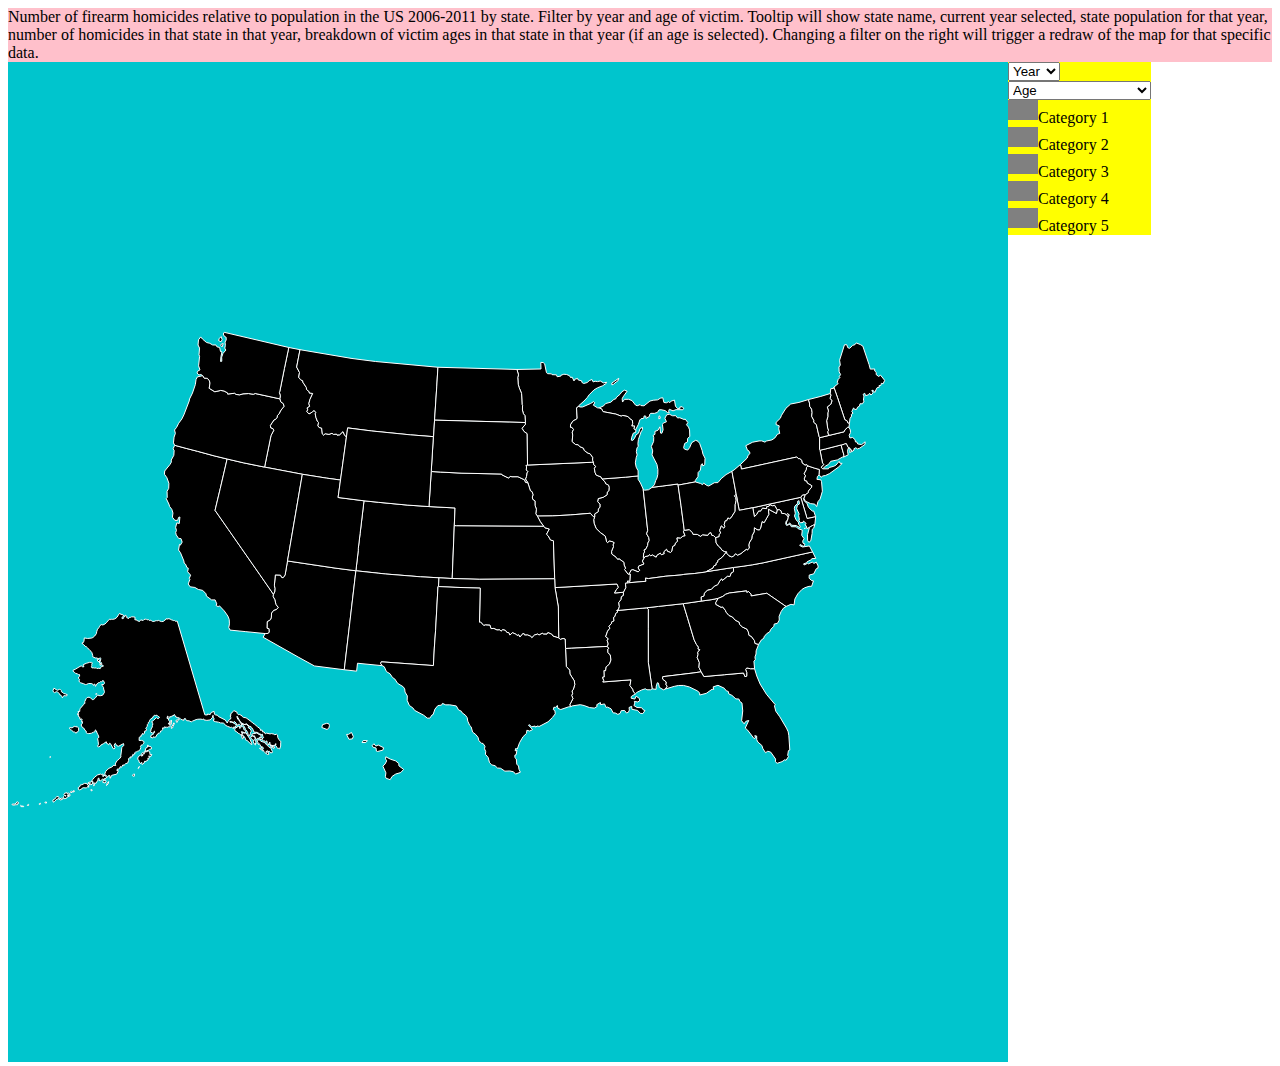
==== index.html @ 4bdb579b "added basic map, styles, filter outlines" ====
<!DOCTYPE html>

<html>
<head>
	<title>Project 2</title>
	<!-- CSS -->
	<link rel="stylesheet" type="text/css" href="css/jquery-ui-1.9.2.custom.min.css" />
	<link rel="stylesheet" type="text/css" href="css/main.css" />
	<!-- JS -->
	<script type="text/javascript" src="js/jquery-1.9.1.min.js"></script>
	<script type="text/javascript" src="js/jquery-ui-1.9.2.custom.min.js"></script>
	<script type="text/javascript" src="js/d3.v3.js"></script>
	<script type="text/javascript" src="js/datamaps-us-only.js"></script>
	<script type="text/javascript" src="js/main.js"></script>
</head>

<body>
	<div id="description">
		Number of firearm homicides relative to population in the US 2006-2011 by state. Filter by year and age of victim. Tooltip will show state name, current year selected, state population for that year, number of homicides in that state in that year, breakdown of victim ages in that state in that year (if an age is selected). Changing a filter on the right will trigger a redraw of the map for that specific data.
	</div>

	<div id="map1"></div>

	<div id="control-panel">
		<select id="year">
			<option>Year</option>
			<option>2006</option>
			<option>2007</option>
			<option>2008</option>
			<option>2009</option>
			<option>2010</option>
			<option>2011</option>
		</select>
		<br />
		<select id="age">
			<option>Age</option>
			<option>Infant (under 1 year)</option>
			<option>1-4 years</option>
			<option>5-8 years</option>
			<option>9-12 years</option>
			<option>13-16 years</option>
			<option>17-19 years</option>
			<option>etc.</option>
		</select>
		<div id="key">
			<div class="color-key" id="color-key1"></div><span class="key-text">Category 1</span>
			<br />
			<div class="color-key" id="color-key2"></div><span class="key-text">Category 2</span>
			<br />
			<div class="color-key" id="color-key3"></div><span class="key-text">Category 3</span>
			<br />
			<div class="color-key" id="color-key4"></div><span class="key-text">Category 4</span>
			<br />
			<div class="color-key" id="color-key5"></div><span class="key-text">Category 5</span>
		</div>
	</div>
</body>

</html>
---- css/main.css ----
/*Project 2 styles*/

svg {
	background-color: #00C5CD;
}

#description {
	background-color: pink;
}

#map1 {
	float: left;
	height: 1000px;
	width: 1000px;
}

#control-panel {
	background-color: yellow;
	float: left;
}

.color-key {
	background-color: grey;
	display: inline-block;
	height: 20px;
	margin-bottom: 3px;
	width: 30px;
}

.key-text {
	display: inline-block;
}
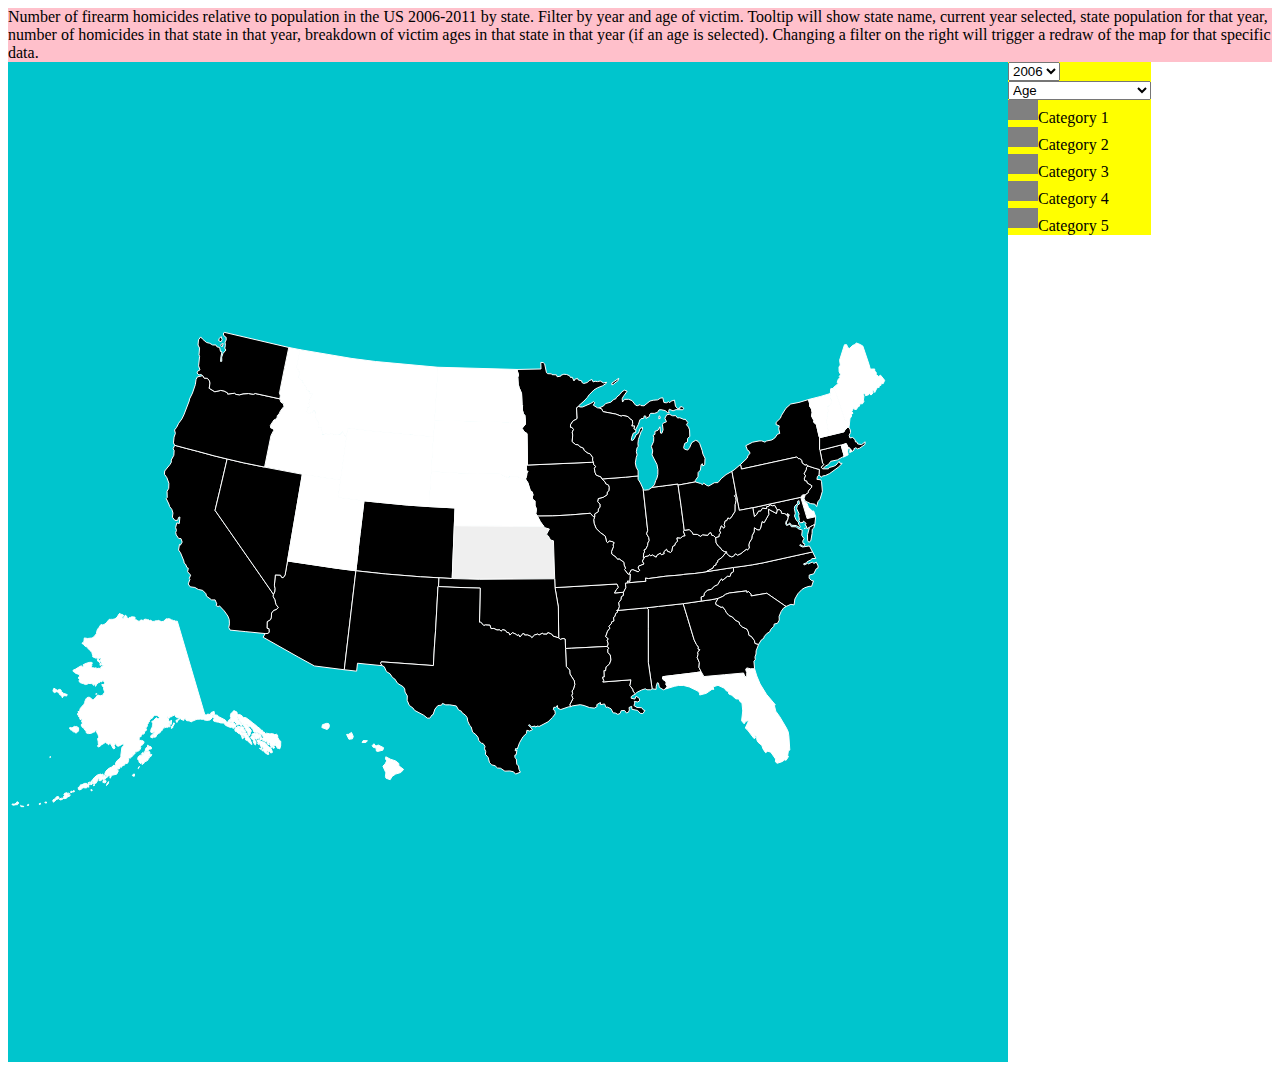
==== commit 18756d16: "start of handler for year select" ====
--- a/index.html
+++ b/index.html
@@ -11,6 +11,7 @@
 	<script type="text/javascript" src="js/jquery-ui-1.9.2.custom.min.js"></script>
 	<script type="text/javascript" src="js/d3.v3.js"></script>
 	<script type="text/javascript" src="js/datamaps-us-only.js"></script>
+	<script type="text/javascript" src="js/JSON_data.js"></script>
 	<script type="text/javascript" src="js/main.js"></script>
 </head>
 
@@ -23,7 +24,6 @@
 
 	<div id="control-panel">
 		<select id="year">
-			<option>Year</option>
 			<option>2006</option>
 			<option>2007</option>
 			<option>2008</option>
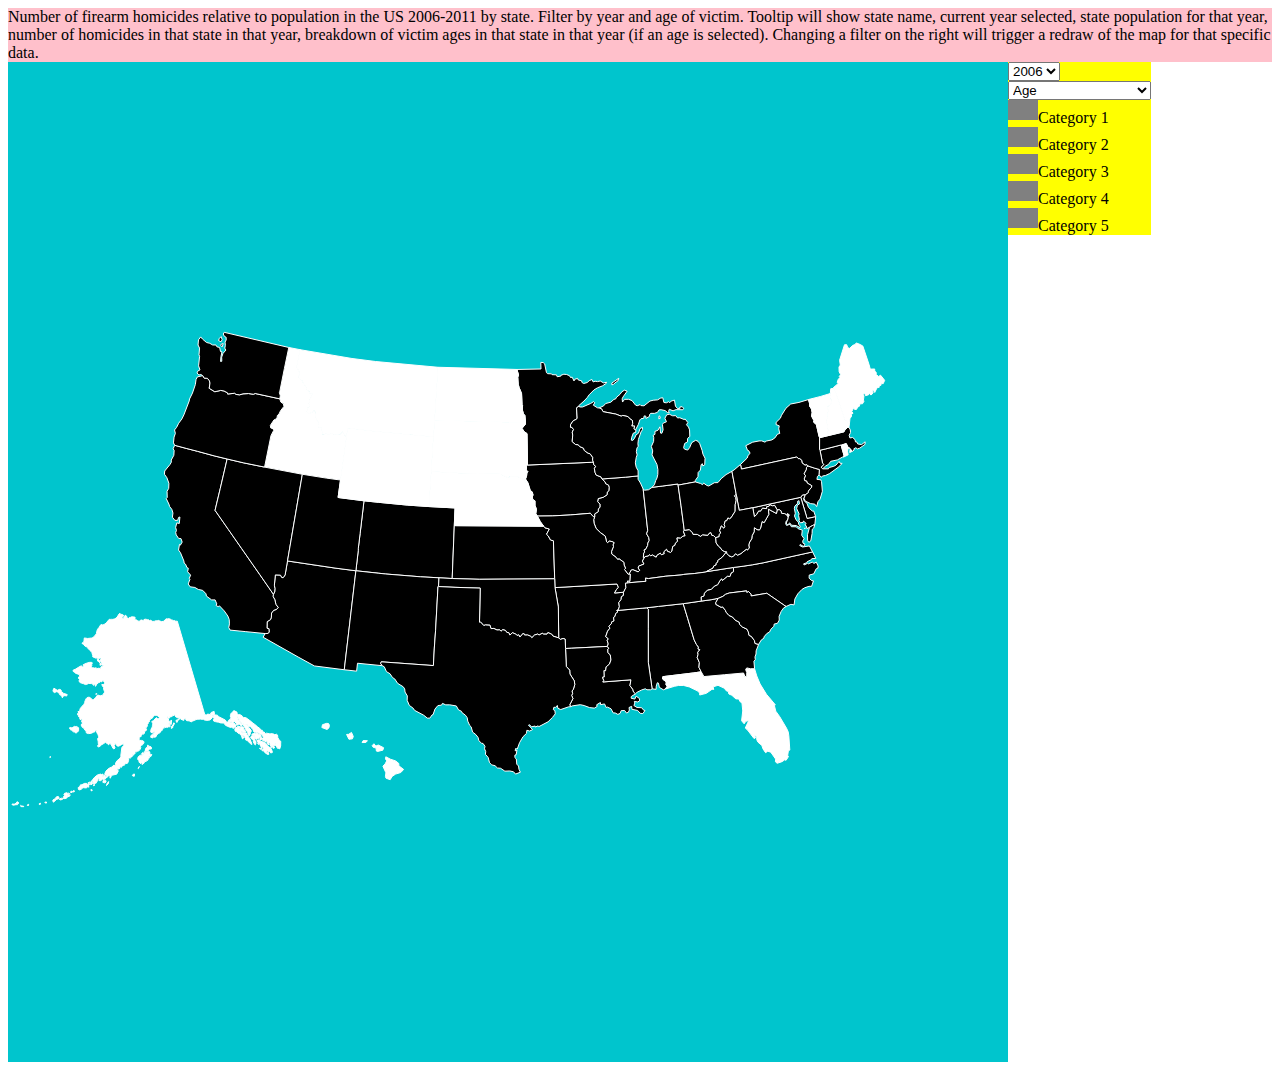
==== commit b745a9c4: "modified drawMap function to avoid duplicates" ====
--- a/index.html
+++ b/index.html
@@ -11,7 +11,7 @@
 	<script type="text/javascript" src="js/jquery-ui-1.9.2.custom.min.js"></script>
 	<script type="text/javascript" src="js/d3.v3.js"></script>
 	<script type="text/javascript" src="js/datamaps-us-only.js"></script>
-	<script type="text/javascript" src="js/JSON_data.js"></script>
+	<script type="text/javascript" src="python/JSON_data.js"></script>
 	<script type="text/javascript" src="js/main.js"></script>
 </head>
 
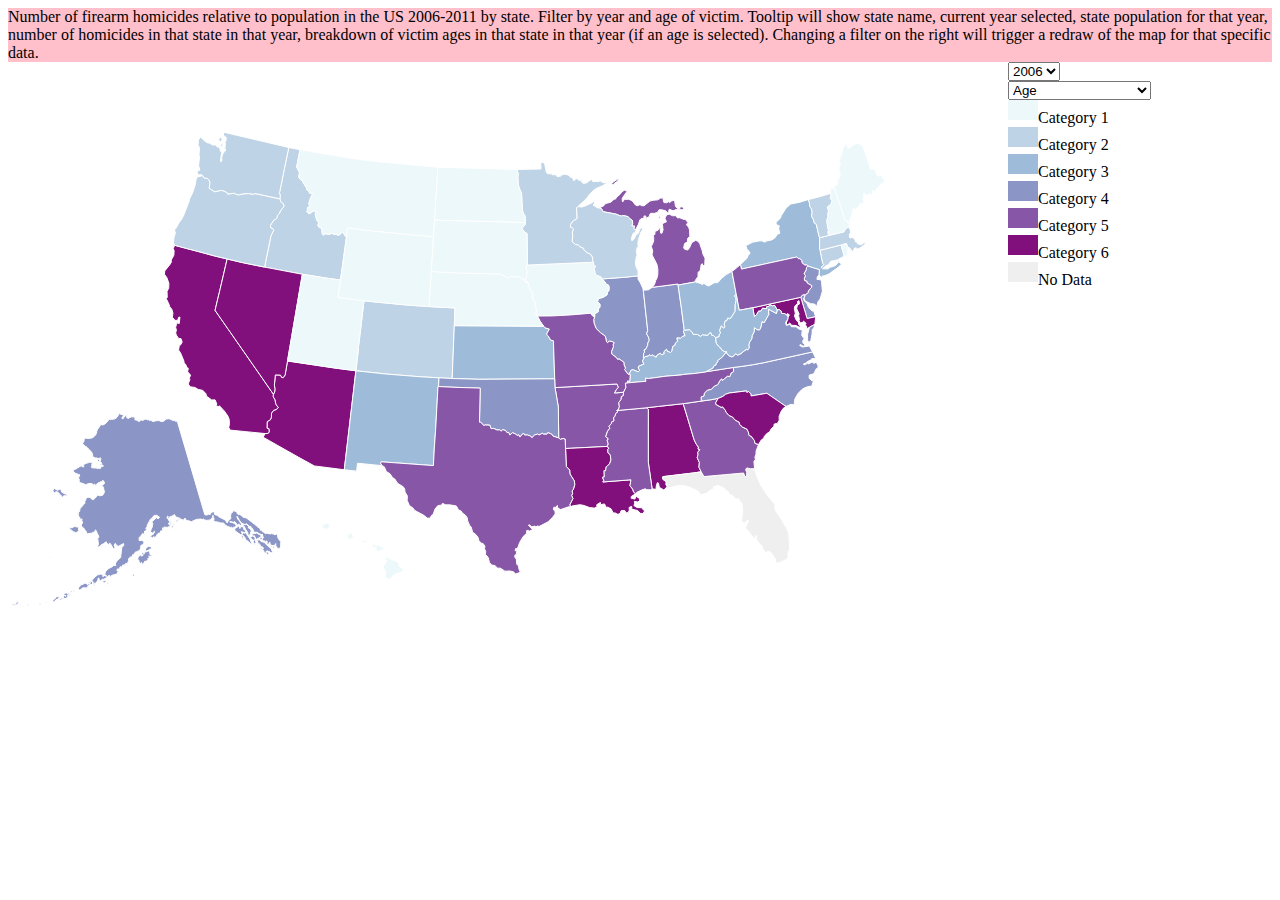
==== commit add7541a: "added color brewer scheme" ====
--- a/index.html
+++ b/index.html
@@ -52,6 +52,10 @@
 			<div class="color-key" id="color-key4"></div><span class="key-text">Category 4</span>
 			<br />
 			<div class="color-key" id="color-key5"></div><span class="key-text">Category 5</span>
+			<br />
+			<div class="color-key" id="color-key6"></div><span class="key-text">Category 6</span>
+			<br />
+			<div class="color-key" id="color-key-no-data"></div><span class="key-text">No Data</span>
 		</div>
 	</div>
 </body>
--- a/css/main.css
+++ b/css/main.css
@@ -1,7 +1,6 @@
 /*Project 2 styles*/
 
 svg {
-	background-color: #00C5CD;
 }
 
 #description {
@@ -10,12 +9,11 @@
 
 #map1 {
 	float: left;
-	height: 1000px;
+	height: 600px;
 	width: 1000px;
 }
 
 #control-panel {
-	background-color: yellow;
 	float: left;
 }
 
@@ -27,6 +25,34 @@
 	width: 30px;
 }
 
+#color-key1 {
+	background-color: #EDF8FB;
+}
+
+#color-key2 {
+	background-color: #BFD3E6;
+}
+
+#color-key3 {
+	background-color: #9EBCDA;
+}
+
+#color-key4 {
+	background-color: #8C96C6;
+}
+
+#color-key5 {
+	background-color: #8856A7;
+}
+
+#color-key6 {
+	background-color: #810F7C;
+}
+
+#color-key-no-data {
+	background-color: #efefef;
+}
+
 .key-text {
 	display: inline-block;
 }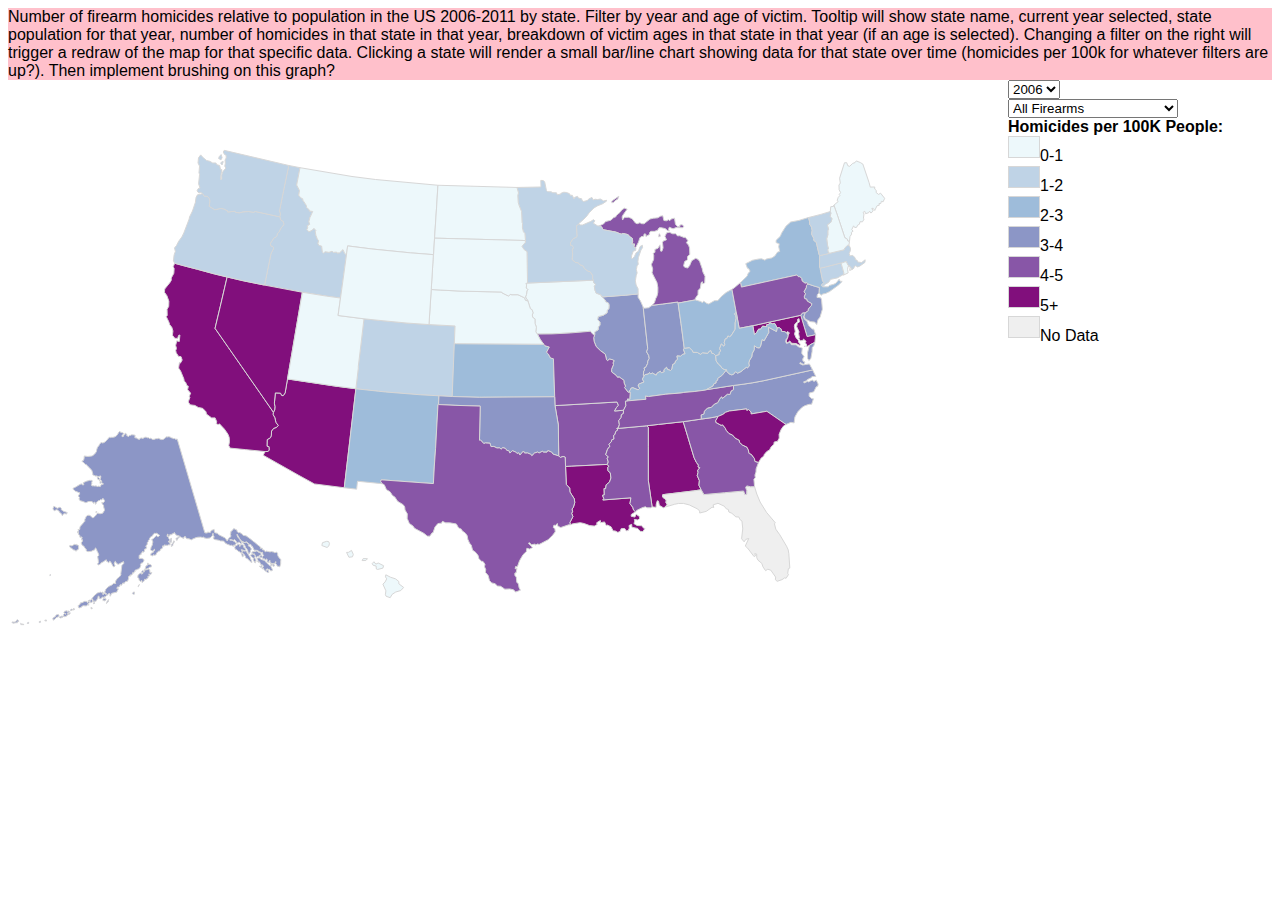
==== commit 2d8684df: "can now filter map by year and firearm type" ====
--- a/index.html
+++ b/index.html
@@ -17,7 +17,7 @@
 
 <body>
 	<div id="description">
-		Number of firearm homicides relative to population in the US 2006-2011 by state. Filter by year and age of victim. Tooltip will show state name, current year selected, state population for that year, number of homicides in that state in that year, breakdown of victim ages in that state in that year (if an age is selected). Changing a filter on the right will trigger a redraw of the map for that specific data.
+		Number of firearm homicides relative to population in the US 2006-2011 by state. Filter by year and age of victim. Tooltip will show state name, current year selected, state population for that year, number of homicides in that state in that year, breakdown of victim ages in that state in that year (if an age is selected). Changing a filter on the right will trigger a redraw of the map for that specific data. Clicking a state will render a small bar/line chart showing data for that state over time (homicides per 100k for whatever filters are up?). Then implement brushing on this graph?
 	</div>
 
 	<div id="map1"></div>
@@ -32,6 +32,15 @@
 			<option>2011</option>
 		</select>
 		<br />
+		<select id="gun-type">
+			<option value="all">All Firearms</option>
+			<option value="handguns">Handguns</option>
+			<option value="rifles">Rifles</option>
+			<option value="shotguns">Shotguns</option>
+			<option value="unknown">Firearms (type unknown)</option>
+		</select>
+		<br />
+		<!--
 		<select id="age">
 			<option>Age</option>
 			<option>Infant (under 1 year)</option>
@@ -42,18 +51,21 @@
 			<option>17-19 years</option>
 			<option>etc.</option>
 		</select>
+		-->
 		<div id="key">
-			<div class="color-key" id="color-key1"></div><span class="key-text">Category 1</span>
+			<span><strong>Homicides per 100K People:</strong></span>
 			<br />
-			<div class="color-key" id="color-key2"></div><span class="key-text">Category 2</span>
+			<div class="color-key" id="color-key1"></div><span class="key-text">0-1</span>
 			<br />
-			<div class="color-key" id="color-key3"></div><span class="key-text">Category 3</span>
+			<div class="color-key" id="color-key2"></div><span class="key-text">1-2</span>
 			<br />
-			<div class="color-key" id="color-key4"></div><span class="key-text">Category 4</span>
+			<div class="color-key" id="color-key3"></div><span class="key-text">2-3</span>
 			<br />
-			<div class="color-key" id="color-key5"></div><span class="key-text">Category 5</span>
+			<div class="color-key" id="color-key4"></div><span class="key-text">3-4</span>
 			<br />
-			<div class="color-key" id="color-key6"></div><span class="key-text">Category 6</span>
+			<div class="color-key" id="color-key5"></div><span class="key-text">4-5</span>
+			<br />
+			<div class="color-key" id="color-key6"></div><span class="key-text">5+</span>
 			<br />
 			<div class="color-key" id="color-key-no-data"></div><span class="key-text">No Data</span>
 		</div>
--- a/css/main.css
+++ b/css/main.css
@@ -1,6 +1,11 @@
 /*Project 2 styles*/
 
+body{
+	font-family: Arial;
+}
+
 svg {
+	cursor: pointer;
 }
 
 #description {
@@ -19,6 +24,7 @@
 
 .color-key {
 	background-color: grey;
+	border: solid 1px #d7d7d7;
 	display: inline-block;
 	height: 20px;
 	margin-bottom: 3px;
@@ -54,5 +60,5 @@
 }
 
 .key-text {
-	display: inline-block;
+	line-height: 20px;
 }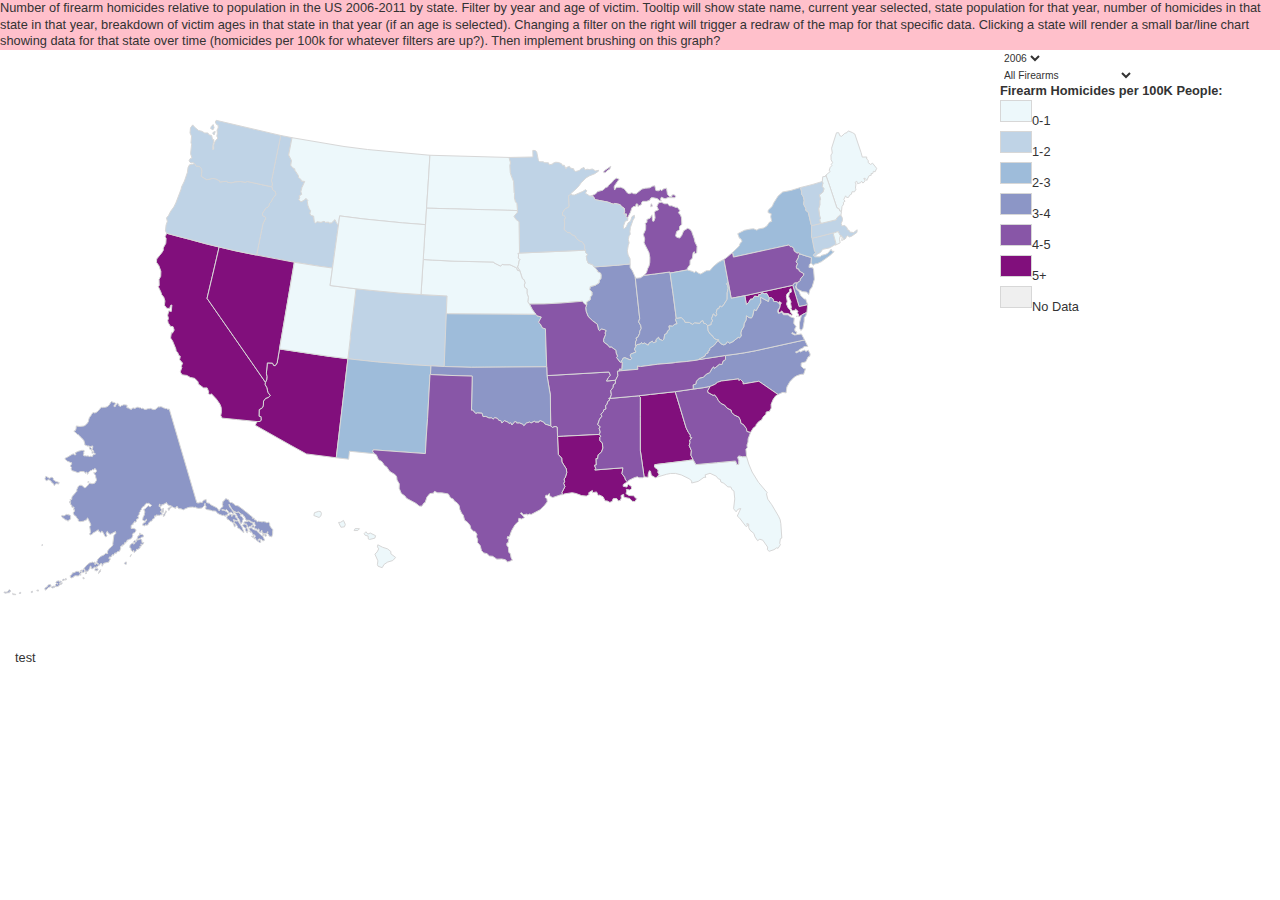
==== commit 73fe7f9a: "line and bar graphs implemented" ====
--- a/index.html
+++ b/index.html
@@ -5,13 +5,15 @@
 	<title>Project 2</title>
 	<!-- CSS -->
 	<link rel="stylesheet" type="text/css" href="css/jquery-ui-1.9.2.custom.min.css" />
+	<link rel="stylesheet" type="text/css" href="css/svg.css" />
 	<link rel="stylesheet" type="text/css" href="css/main.css" />
 	<!-- JS -->
 	<script type="text/javascript" src="js/jquery-1.9.1.min.js"></script>
 	<script type="text/javascript" src="js/jquery-ui-1.9.2.custom.min.js"></script>
 	<script type="text/javascript" src="js/d3.v3.js"></script>
 	<script type="text/javascript" src="js/datamaps-us-only.js"></script>
-	<script type="text/javascript" src="python/JSON_data.js"></script>
+	<script type="text/javascript" src="js/state_data_JSON.js"></script>
+	<script type="text/javascript" src="js/chart.js"></script>
 	<script type="text/javascript" src="js/main.js"></script>
 </head>
 
@@ -53,7 +55,7 @@
 		</select>
 		-->
 		<div id="key">
-			<span><strong>Homicides per 100K People:</strong></span>
+			<span><strong>Firearm Homicides per 100K People:</strong></span>
 			<br />
 			<div class="color-key" id="color-key1"></div><span class="key-text">0-1</span>
 			<br />
@@ -70,6 +72,11 @@
 			<div class="color-key" id="color-key-no-data"></div><span class="key-text">No Data</span>
 		</div>
 	</div>
+
+	<div class="container">test</div>
+	<div id="bartitle"></div>
+	<div id="linetitle"></div>
+    <svg id="bars" width="500" height="200"></svg>
 </body>
 
 </html>--- a/css/svg.css
+++ b/css/svg.css
@@ -0,0 +1,67 @@
+.axis path,
+.axis line {
+    fill: none;
+    stroke: #000;
+    shape-rendering: crispEdges;
+}
+
+.x.axis path {
+    display: none;
+}
+
+.line {
+    fill: none;
+    stroke: #8856A7;
+    stroke-width: 2px;
+}
+
+
+html, body, div, h1, form, fieldset, input, textarea, li, ul, hr, select {
+    margin: 0;
+    padding: 0;
+    border: 0;
+    outline: 0;
+    font-size: 100%;
+    vertical-align: baseline;
+    background: transparent;
+}
+html {
+    height: 100%;
+}
+body {
+    background: white;
+    height: 100%;
+}
+body, a, input, select {
+    color: #333;
+    font-family: Arial, sans-serif;
+    font-size: 0.8em;
+    line-height: 1.3;
+}
+.container{
+    width: 600px;
+    /*min-height: 100%;*/
+    padding: 5px;
+    background-color: rgba(255,255,255, 0.75);
+    margin-left: 10px;
+    margin-right: auto;
+}
+
+#bars {
+    position: absolute;
+    left: 500px;
+    top: 670px;
+    
+}
+#bartitle {
+    position: absolute;
+    left: 500px;
+    top: 650px;
+    font-weight: bold;
+}
+#linetitle {
+    position: absolute;
+    left: 30px;
+    top: 630px;
+    font-weight: bold;
+}
--- a/css/main.css
+++ b/css/main.css
@@ -5,7 +5,7 @@
 }
 
 svg {
-	cursor: pointer;
+	/*cursor: pointer;*/
 }
 
 #description {
@@ -61,4 +61,9 @@
 
 .key-text {
 	line-height: 20px;
+}
+
+.active-state {
+	stroke: red !important;
+	fill: red !important;
 }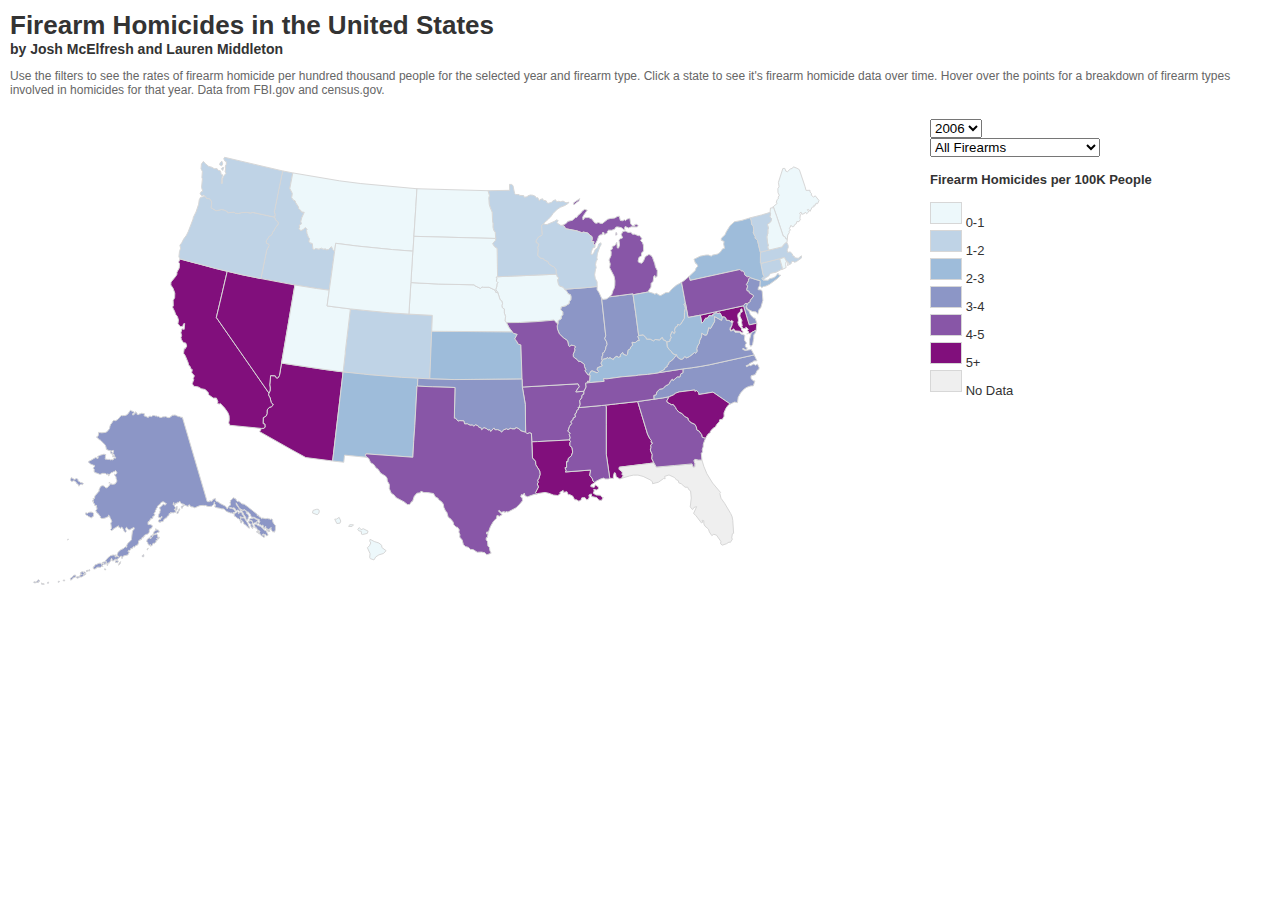
==== commit b7c954a1: "additional styling, updated description" ====
--- a/index.html
+++ b/index.html
@@ -19,10 +19,14 @@
 
 <body>
 	<div id="description">
-		Number of firearm homicides relative to population in the US 2006-2011 by state. Filter by year and age of victim. Tooltip will show state name, current year selected, state population for that year, number of homicides in that state in that year, breakdown of victim ages in that state in that year (if an age is selected). Changing a filter on the right will trigger a redraw of the map for that specific data. Clicking a state will render a small bar/line chart showing data for that state over time (homicides per 100k for whatever filters are up?). Then implement brushing on this graph?
+		<h1>Firearm Homicides in the United States</h1>
+		<h2>by Josh McElfresh and Lauren Middleton</h2>
+		<h3>
+			Use the filters to see the rates of firearm homicide per hundred thousand people for the selected year and firearm type. Click a state to see it's firearm homicide data over time. Hover over the points for a breakdown of firearm types involved in homicides for that year. Data from FBI.gov and census.gov.
+		</h3>
 	</div>
 
-	<div id="map1"></div>
+	<div id="map1" style="margin-left: 30px;"></div>
 
 	<div id="control-panel">
 		<select id="year">
@@ -41,42 +45,54 @@
 			<option value="shotguns">Shotguns</option>
 			<option value="unknown">Firearms (type unknown)</option>
 		</select>
-		<br />
-		<!--
-		<select id="age">
-			<option>Age</option>
-			<option>Infant (under 1 year)</option>
-			<option>1-4 years</option>
-			<option>5-8 years</option>
-			<option>9-12 years</option>
-			<option>13-16 years</option>
-			<option>17-19 years</option>
-			<option>etc.</option>
-		</select>
-		-->
+		<br /><br />
+		
 		<div id="key">
-			<span><strong>Firearm Homicides per 100K People:</strong></span>
-			<br />
-			<div class="color-key" id="color-key1"></div><span class="key-text">0-1</span>
-			<br />
-			<div class="color-key" id="color-key2"></div><span class="key-text">1-2</span>
-			<br />
-			<div class="color-key" id="color-key3"></div><span class="key-text">2-3</span>
-			<br />
-			<div class="color-key" id="color-key4"></div><span class="key-text">3-4</span>
-			<br />
-			<div class="color-key" id="color-key5"></div><span class="key-text">4-5</span>
-			<br />
-			<div class="color-key" id="color-key6"></div><span class="key-text">5+</span>
-			<br />
-			<div class="color-key" id="color-key-no-data"></div><span class="key-text">No Data</span>
+			<span><strong>Firearm Homicides per 100K People</strong></span>
+			<br /><br />
+			<ul class="ul-basic">
+				<li>
+					<div class="color-key" id="color-key1"></div>
+					<span class="key-text">0-1</span>
+				</li>
+				<li>
+					<div class="color-key" id="color-key2"></div>
+					<span class="key-text">1-2</span>
+				</li>
+				<li>
+					<div class="color-key" id="color-key3"></div>
+					<span class="key-text">2-3</span>
+				</li>
+				<li>
+					<div class="color-key" id="color-key4"></div>
+					<span class="key-text">3-4</span>
+				</li>
+				<li>
+					<div class="color-key" id="color-key5"></div>
+					<span class="key-text">4-5</span>
+				</li>
+				<li>
+					<div class="color-key" id="color-key6"></div>
+					<span class="key-text">5+</span>
+				</li>
+				<li>
+					<div class="color-key" id="color-key-no-data"></div>
+					<span class="key-text">No Data</span>
+				</li>
+			</ul>
 		</div>
 	</div>
 
-	<div class="container">test</div>
-	<div id="bartitle"></div>
-	<div id="linetitle"></div>
-    <svg id="bars" width="500" height="200"></svg>
+	<div class="graph-parent" style="clear: both;">
+		<div style="float: left; margin-left: 40px;">	
+			<div id="linetitle"></div>
+			<div class="container"></div>
+		</div>
+		<div style="float: left; margin-left: 80px;">
+			<div id="bartitle"></div>
+    		<svg id="bars" width="500" height="200"></svg>
+    	</div>
+	</div>
 </body>
 
 </html>--- a/css/svg.css
+++ b/css/svg.css
@@ -1,3 +1,13 @@
+html, body, div, form, fieldset, input, textarea, li, ul, hr {
+    margin: 0;
+    padding: 0;
+    border: 0;
+    outline: 0;
+    font-size: 100%;
+    vertical-align: baseline;
+    background: transparent;
+}
+
 .axis path,
 .axis line {
     fill: none;
@@ -15,53 +25,22 @@
     stroke-width: 2px;
 }
 
-
-html, body, div, h1, form, fieldset, input, textarea, li, ul, hr, select {
-    margin: 0;
-    padding: 0;
-    border: 0;
-    outline: 0;
-    font-size: 100%;
-    vertical-align: baseline;
-    background: transparent;
-}
-html {
-    height: 100%;
-}
-body {
-    background: white;
-    height: 100%;
-}
-body, a, input, select {
-    color: #333;
-    font-family: Arial, sans-serif;
-    font-size: 0.8em;
-    line-height: 1.3;
-}
 .container{
-    width: 600px;
+    width: 400px;
     /*min-height: 100%;*/
     padding: 5px;
-    background-color: rgba(255,255,255, 0.75);
-    margin-left: 10px;
+    padding-left: 0px;
     margin-right: auto;
 }
 
 #bars {
-    position: absolute;
-    left: 500px;
-    top: 670px;
-    
 }
+
 #bartitle {
-    position: absolute;
-    left: 500px;
-    top: 650px;
     font-weight: bold;
 }
+
 #linetitle {
-    position: absolute;
-    left: 30px;
-    top: 630px;
+    background-color: white;
     font-weight: bold;
 }
--- a/css/main.css
+++ b/css/main.css
@@ -1,21 +1,44 @@
 /*Project 2 styles*/
 
 body{
+	color: #333333;
 	font-family: Arial;
+	font-size: 13px;
+	min-width: 1200px;
 }
 
 svg {
 	/*cursor: pointer;*/
 }
 
+h1 {
+	margin: 0px;
+}
+
+h2 {
+	font-size: 14px;
+	margin: 0px;
+}
+
+h3 {
+	color: #666666;
+	font-size: 12px;
+	font-weight: normal;
+}
+
 #description {
-	background-color: pink;
+	padding: 10px;
 }
 
 #map1 {
 	float: left;
-	height: 600px;
-	width: 1000px;
+	height: 450px;
+	margin-bottom: 50px;
+	margin-top: 20px;
+	width: 900px;
+}
+
+#map1 svg {
 }
 
 #control-panel {
@@ -60,10 +83,16 @@
 }
 
 .key-text {
-	line-height: 20px;
+	display: inline-block;
+	line-height: 10px;
 }
 
 .active-state {
 	stroke: red !important;
 	fill: red !important;
+}
+
+.ul-basic {
+	margin: 0px;
+	list-style-type: none;
 }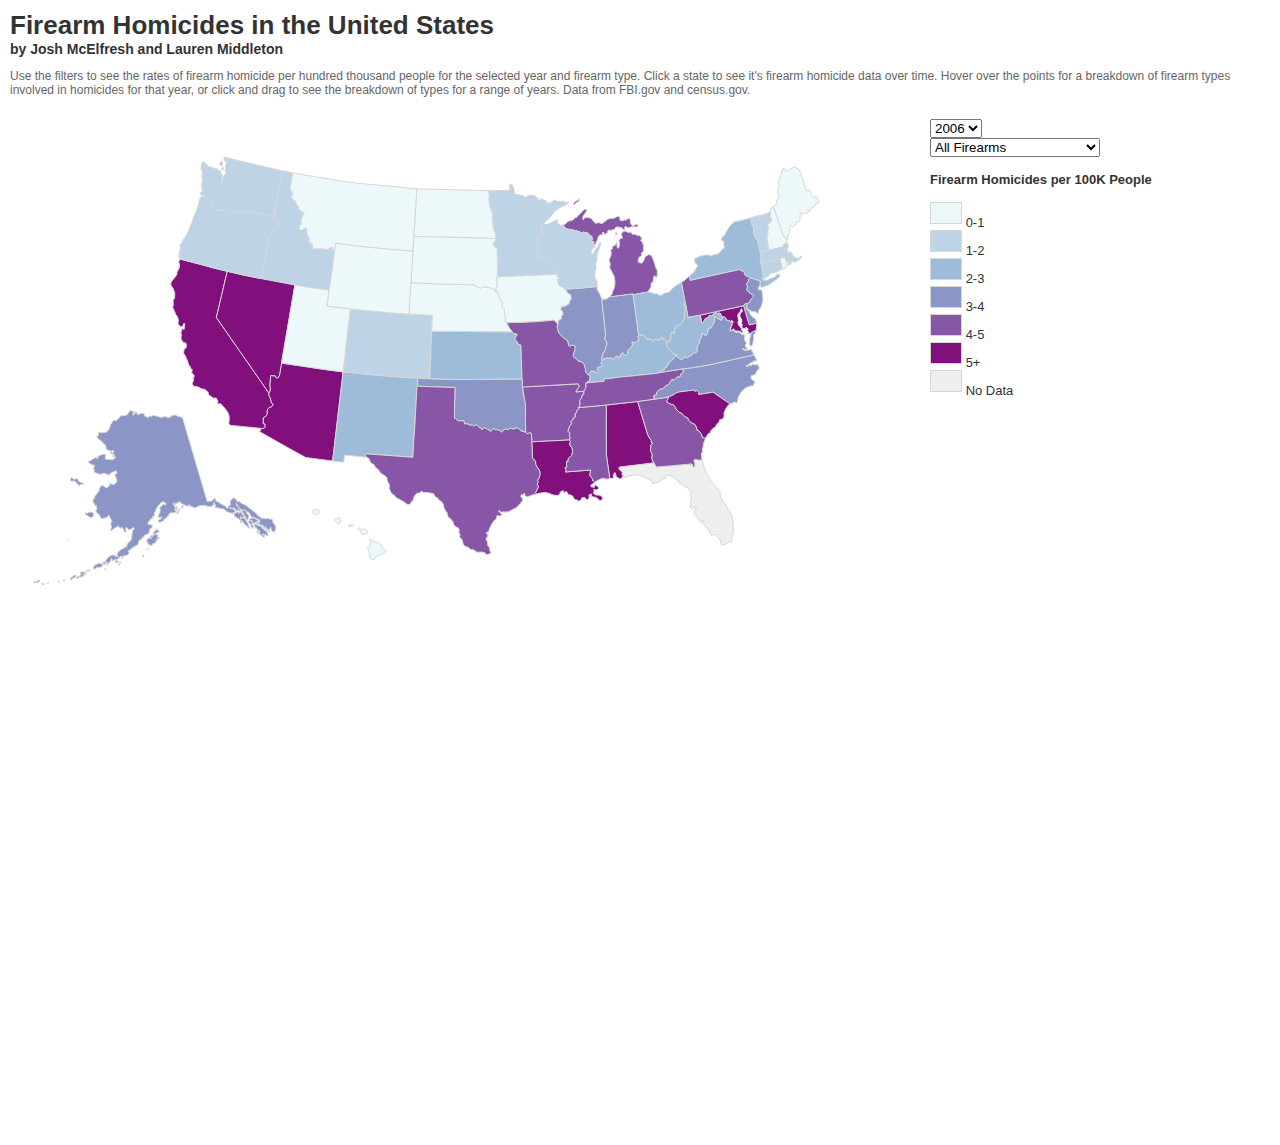
==== commit 5a215738: "final" ====
--- a/index.html
+++ b/index.html
@@ -2,7 +2,7 @@
 
 <html>
 <head>
-	<title>Project 2</title>
+	<title>Firearm Homicides in the US</title>
 	<!-- CSS -->
 	<link rel="stylesheet" type="text/css" href="css/jquery-ui-1.9.2.custom.min.css" />
 	<link rel="stylesheet" type="text/css" href="css/svg.css" />
@@ -22,7 +22,7 @@
 		<h1>Firearm Homicides in the United States</h1>
 		<h2>by Josh McElfresh and Lauren Middleton</h2>
 		<h3>
-			Use the filters to see the rates of firearm homicide per hundred thousand people for the selected year and firearm type. Click a state to see it's firearm homicide data over time. Hover over the points for a breakdown of firearm types involved in homicides for that year. Data from FBI.gov and census.gov.
+			Use the filters to see the rates of firearm homicide per hundred thousand people for the selected year and firearm type. Click a state to see it's firearm homicide data over time. Hover over the points for a breakdown of firearm types involved in homicides for that year, or click and drag to see the breakdown of types for a range of years. Data from FBI.gov and census.gov.
 		</h3>
 	</div>
 
@@ -93,6 +93,7 @@
     		<svg id="bars" width="500" height="200"></svg>
     	</div>
 	</div>
+	<iframe src="http://player.vimeo.com/video/63628209" width="500" height="300" frameborder="0"></iframe>
 </body>
 
 </html>--- a/css/svg.css
+++ b/css/svg.css
@@ -33,6 +33,10 @@
     margin-right: auto;
 }
 
+.container svg {
+	cursor: crosshair;
+}
+
 #bars {
 }
 
@@ -44,3 +48,19 @@
     background-color: white;
     font-weight: bold;
 }
+
+.extent {
+  fill: #000;
+  fill-opacity: .125;
+  stroke: #fff;
+}
+
+.background {
+    fill: yellow;
+    z-index: -1;
+}
+
+.dots {
+    position: relative;
+    z-index: 1000 !important;
+}